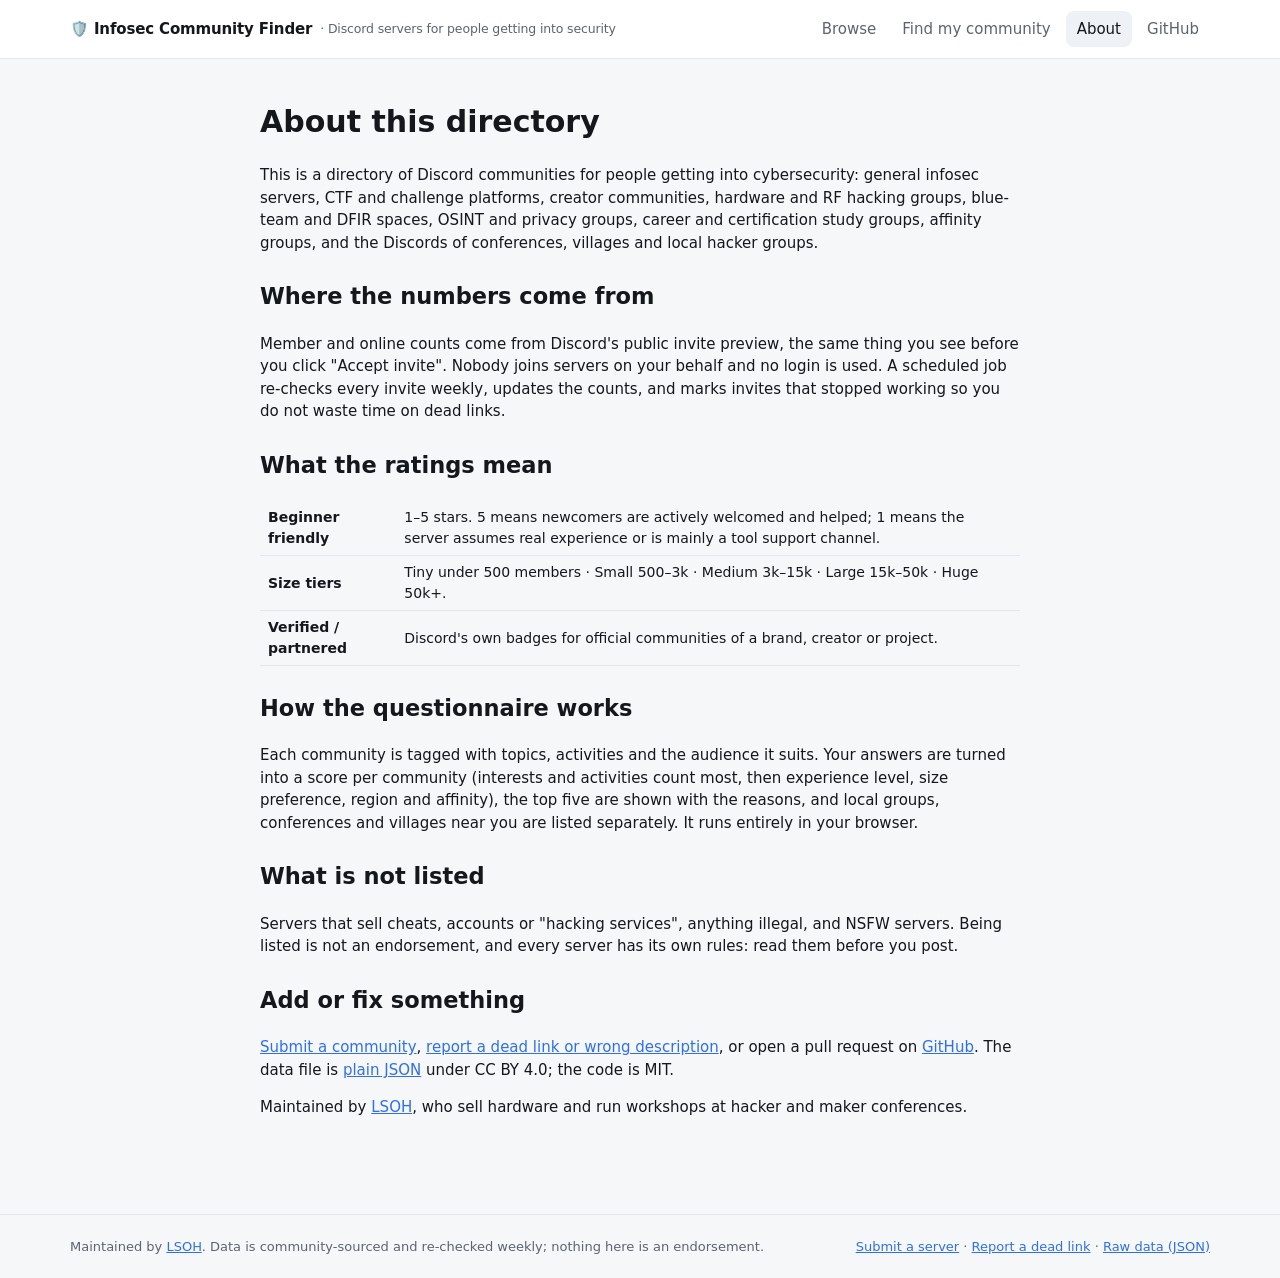
==== about.html @ 784a4aec "Scaffold: site, scripts, workflows, first import of 193 communities Co-Authored-By: Claude Fable 5.1" ====
<!doctype html><html lang="en"><head><meta charset="utf-8"><meta name="viewport" content="width=device-width,initial-scale=1"><link rel="stylesheet" href="assets/app.css"><link rel="icon" href="data:image/svg+xml,<svg xmlns=%22http://www.w3.org/2000/svg%22 viewBox=%220 0 100 100%22><text y=%22.9em%22 font-size=%2290%22>🛡️</text></svg>"><title>About · Infosec Community Finder</title></head><body>
<header class="top"><div class="wrap"><a class="brand" href="index.html">🛡️ Infosec Community Finder <small>· Discord servers for people getting into security</small></a><nav class="main"><a href="index.html" data-nav="browse">Browse</a><a href="quiz.html" data-nav="quiz">Find my community</a><a href="about.html" data-nav="about">About</a><a href="https://github.com/holdTheDoorHoid/infosec-community-finder" target="_blank" rel="noopener">GitHub</a></nav></div></header>
<main class="wrap about">
<h1>About this directory</h1>
<p>This is a directory of Discord communities for people getting into cybersecurity: general infosec servers, CTF and challenge platforms, creator communities, hardware and RF hacking groups, blue-team and DFIR spaces, OSINT and privacy groups, career and certification study groups, affinity groups, and the Discords of conferences, villages and local hacker groups.</p>
<h2>Where the numbers come from</h2>
<p>Member and online counts come from Discord's public invite preview, the same thing you see before you click "Accept invite". Nobody joins servers on your behalf and no login is used. A scheduled job re-checks every invite weekly, updates the counts, and marks invites that stopped working so you do not waste time on dead links.</p>
<h2>What the ratings mean</h2>
<table class="plain"><tr><th>Beginner friendly</th><td>1–5 stars. 5 means newcomers are actively welcomed and helped; 1 means the server assumes real experience or is mainly a tool support channel.</td></tr><tr><th>Size tiers</th><td>Tiny under 500 members · Small 500–3k · Medium 3k–15k · Large 15k–50k · Huge 50k+.</td></tr><tr><th>Verified / partnered</th><td>Discord's own badges for official communities of a brand, creator or project.</td></tr></table>
<h2>How the questionnaire works</h2>
<p>Each community is tagged with topics, activities and the audience it suits. Your answers are turned into a score per community (interests and activities count most, then experience level, size preference, region and affinity), the top five are shown with the reasons, and local groups, conferences and villages near you are listed separately. It runs entirely in your browser.</p>
<h2>What is not listed</h2>
<p>Servers that sell cheats, accounts or "hacking services", anything illegal, and NSFW servers. Being listed is not an endorsement, and every server has its own rules: read them before you post.</p>
<h2>Add or fix something</h2>
<p><a href="https://github.com/holdTheDoorHoid/infosec-community-finder/issues/new?template=submit-community.yml" target="_blank" rel="noopener">Submit a community</a>, <a href="https://github.com/holdTheDoorHoid/infosec-community-finder/issues/new?template=report-problem.yml" target="_blank" rel="noopener">report a dead link or wrong description</a>, or open a pull request on <a href="https://github.com/holdTheDoorHoid/infosec-community-finder" target="_blank" rel="noopener">GitHub</a>. The data file is <a href="data/communities.json">plain JSON</a> under CC BY 4.0; the code is MIT.</p>
<p>Maintained by <a href="https://github.com/holdTheDoorHoid" target="_blank" rel="noopener">LSOH</a>, who sell hardware and run workshops at hacker and maker conferences.</p>
</main>
<footer><div class="wrap"><span>Maintained by <a href="https://github.com/holdTheDoorHoid" target="_blank" rel="noopener">LSOH</a>. Data is community-sourced and re-checked weekly; nothing here is an endorsement.</span><span><a href="https://github.com/holdTheDoorHoid/infosec-community-finder/issues/new?template=submit-community.yml" target="_blank" rel="noopener">Submit a server</a> · <a href="https://github.com/holdTheDoorHoid/infosec-community-finder/issues/new?template=report-problem.yml" target="_blank" rel="noopener">Report a dead link</a> · <a href="data/communities.json">Raw data (JSON)</a></span></div></footer>
<script src="assets/app.js"></script><script>document.querySelector('[data-nav=about]').classList.add('active');</script>
</body></html>
---- assets/app.css ----
:root{--bg:#f6f7f9;--panel:#fff;--ink:#14171c;--muted:#5b6472;--line:#e3e6eb;--accent:#2f6fed;--accent-ink:#fff;--ok:#1f8a4c;--warn:#b7791f;--bad:#c53030;--chip:#eef1f6;--chip-ink:#2b3440;--shadow:0 1px 2px rgba(0,0,0,.05),0 8px 24px -12px rgba(0,0,0,.18);color-scheme:light dark}
@media(prefers-color-scheme:dark){:root:not([data-theme=light]){--bg:#0f1216;--panel:#171b21;--ink:#e8ebef;--muted:#9aa4b2;--line:#262c35;--accent:#6b9cff;--accent-ink:#0b1020;--chip:#222833;--chip-ink:#d3d9e2;--shadow:0 1px 2px rgba(0,0,0,.4),0 8px 24px -12px rgba(0,0,0,.6)}}
*{box-sizing:border-box}html{-webkit-text-size-adjust:100%}
body{margin:0;background:var(--bg);color:var(--ink);font:15px/1.5 system-ui,-apple-system,"Segoe UI",Roboto,Helvetica,Arial,sans-serif}
a{color:var(--accent)}button{font:inherit;cursor:pointer}
.wrap{max-width:1180px;margin:0 auto;padding:0 20px}
header.top{border-bottom:1px solid var(--line);background:var(--panel);position:sticky;top:0;z-index:5}
header.top .wrap{display:flex;align-items:center;gap:18px;height:58px}
.brand{font-weight:700;text-decoration:none;color:var(--ink);letter-spacing:-.01em;display:flex;align-items:center;gap:8px}
.brand small{font-weight:500;color:var(--muted)}
nav.main{display:flex;gap:4px;margin-left:auto}
nav.main a{text-decoration:none;color:var(--muted);padding:7px 11px;border-radius:8px;font-weight:500}
nav.main a.active,nav.main a:hover{color:var(--ink);background:var(--chip)}
.hero{padding:34px 0 18px}
.hero h1{font-size:clamp(24px,3.4vw,34px);margin:0 0 8px;letter-spacing:-.02em}
.hero p{margin:0;color:var(--muted);max-width:720px}
.hero .cta{display:inline-flex;gap:10px;margin-top:14px;flex-wrap:wrap}
.btn{display:inline-flex;align-items:center;gap:8px;border:1px solid var(--line);background:var(--panel);color:var(--ink);padding:9px 14px;border-radius:10px;text-decoration:none;font-weight:600}
.btn.primary{background:var(--accent);color:var(--accent-ink);border-color:transparent}
.btn.sm{padding:6px 10px;font-size:13px;border-radius:8px}
.stats{display:flex;gap:16px;flex-wrap:wrap;color:var(--muted);font-size:13px;margin-top:12px}
.stats b{color:var(--ink)}
.layout{display:grid;grid-template-columns:260px 1fr;gap:22px;padding:8px 0 40px}
@media(max-width:860px){.layout{grid-template-columns:1fr}.filters{position:static!important}}
.filters{position:sticky;top:74px;align-self:start;background:var(--panel);border:1px solid var(--line);border-radius:12px;padding:14px;max-height:calc(100vh - 90px);overflow:auto}
.filters h3{font-size:12px;text-transform:uppercase;letter-spacing:.08em;color:var(--muted);margin:14px 0 6px}
.filters h3:first-child{margin-top:0}
.filters label{display:flex;gap:8px;align-items:center;font-size:14px;padding:3px 0;cursor:pointer}
.filters label span.n{margin-left:auto;color:var(--muted);font-size:12px}
.search{width:100%;padding:10px 12px;border:1px solid var(--line);border-radius:10px;background:var(--bg);color:var(--ink);font-size:15px}
.toolbar{display:flex;gap:10px;align-items:center;flex-wrap:wrap;margin-bottom:12px}
.toolbar select{padding:8px 10px;border-radius:8px;border:1px solid var(--line);background:var(--panel);color:var(--ink)}
.toolbar .count{color:var(--muted);font-size:14px}
.chips{display:flex;flex-wrap:wrap;gap:6px}
.chip{background:var(--chip);color:var(--chip-ink);border-radius:999px;padding:2px 9px;font-size:12px;white-space:nowrap}
.chip.cat{background:var(--accent);color:var(--accent-ink)}
.chip.link{cursor:pointer;border:1px solid transparent}.chip.link:hover{border-color:var(--accent)}
.grid{display:grid;grid-template-columns:repeat(auto-fill,minmax(300px,1fr));gap:14px}
.card{background:var(--panel);border:1px solid var(--line);border-radius:14px;padding:14px;display:flex;flex-direction:column;gap:10px;box-shadow:var(--shadow);cursor:pointer;transition:transform .12s}
.card:hover{transform:translateY(-2px)}
.card .head{display:flex;gap:12px;align-items:center}
.card img.icon,.modal img.icon{width:48px;height:48px;border-radius:12px;background:var(--chip);object-fit:cover;flex:none}
.card .ph,.modal .ph{width:48px;height:48px;border-radius:12px;background:var(--chip);display:grid;place-items:center;font-weight:700;color:var(--muted);flex:none}
.card h2{font-size:16px;margin:0;line-height:1.25}
.card .sub{color:var(--muted);font-size:13px}
.card p.desc{margin:0;color:var(--ink);font-size:14px;display:-webkit-box;-webkit-line-clamp:3;-webkit-box-orient:vertical;overflow:hidden}
.meta{display:flex;gap:12px;flex-wrap:wrap;font-size:12.5px;color:var(--muted);margin-top:auto}
.meta b{color:var(--ink);font-weight:600}
.dot{display:inline-block;width:8px;height:8px;border-radius:50%;background:var(--ok);margin-right:4px}
.stars{color:var(--warn);letter-spacing:1px;font-size:12px}
.badge{font-size:11px;padding:1px 6px;border-radius:6px;border:1px solid var(--line);color:var(--muted)}
.badge.ok{color:var(--ok);border-color:var(--ok)}.badge.dead{color:var(--bad);border-color:var(--bad)}.badge.verified{color:var(--accent);border-color:var(--accent)}
.empty{padding:40px;text-align:center;color:var(--muted)}
/* modal */
.modal-bg{position:fixed;inset:0;background:rgba(0,0,0,.45);display:none;align-items:flex-start;justify-content:center;padding:40px 16px;overflow:auto;z-index:20}
.modal-bg.open{display:flex}
.modal{background:var(--panel);border:1px solid var(--line);border-radius:16px;max-width:720px;width:100%;padding:22px;box-shadow:var(--shadow);position:relative}
.modal .close{position:absolute;top:12px;right:12px;border:0;background:var(--chip);color:var(--ink);width:32px;height:32px;border-radius:8px}
.modal .head{display:flex;gap:14px;align-items:center;margin-bottom:10px}
.modal h2{margin:0;font-size:22px}
.modal .kv{display:grid;grid-template-columns:150px 1fr;gap:6px 12px;font-size:14px;margin:14px 0}
.modal .kv dt{color:var(--muted)}.modal .kv dd{margin:0}
.modal .join{margin-top:12px;display:flex;gap:10px;flex-wrap:wrap;align-items:center}
.note{font-size:13px;color:var(--muted)}
.spark{height:36px;width:160px}
/* quiz */
.quiz{max-width:760px;margin:0 auto;padding:20px 0 60px}
.q{background:var(--panel);border:1px solid var(--line);border-radius:14px;padding:18px;margin-bottom:14px}
.q h2{font-size:17px;margin:0 0 4px}.q p.help{margin:0 0 10px;color:var(--muted);font-size:14px}
.opts{display:grid;grid-template-columns:repeat(auto-fill,minmax(210px,1fr));gap:8px}
.opt{display:flex;gap:9px;align-items:flex-start;border:1px solid var(--line);border-radius:10px;padding:10px;cursor:pointer;background:var(--bg)}
.opt:has(input:checked){border-color:var(--accent);background:color-mix(in srgb,var(--accent) 10%,var(--panel))}
.opt input{margin-top:3px}.opt small{display:block;color:var(--muted)}
.result{background:var(--panel);border:1px solid var(--line);border-radius:14px;padding:16px;margin-bottom:12px;display:flex;gap:14px}
.result .rank{font-size:22px;font-weight:800;color:var(--muted);width:30px;flex:none}
.result h3{margin:0 0 2px;font-size:17px}
.result .why{margin:6px 0 0;padding-left:18px;font-size:14px;color:var(--muted)}
.result .why li{margin:2px 0}
footer{border-top:1px solid var(--line);color:var(--muted);font-size:13px;padding:22px 0;margin-top:20px}
footer .wrap{display:flex;gap:16px;flex-wrap:wrap;justify-content:space-between}
.about{max-width:760px;margin:0 auto;padding:20px 0 60px}.about h2{margin-top:26px}
table.plain{border-collapse:collapse;width:100%;font-size:14px}table.plain td,table.plain th{border-bottom:1px solid var(--line);padding:6px 8px;text-align:left}
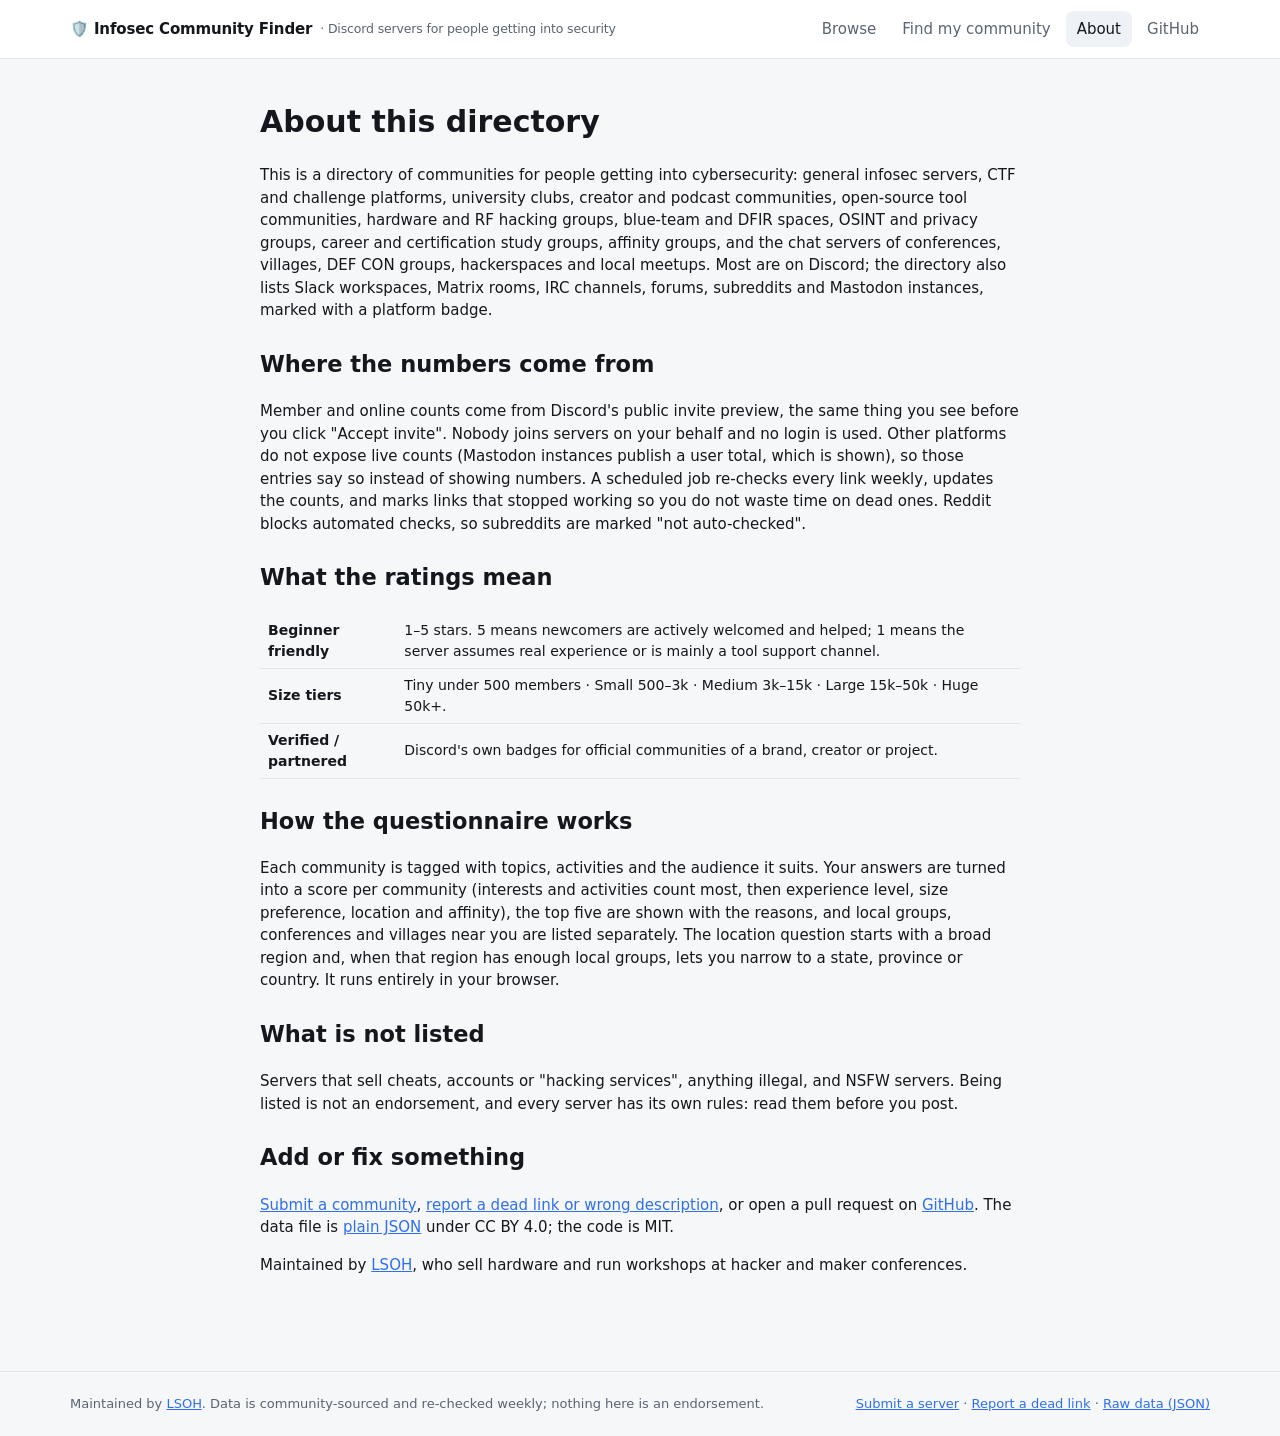
==== commit 8c578326: "Docs: platforms, location refinement, round-2 sources Co-Authored-By: Claude Fable 5.1 <noreply@anth" ====
--- a/about.html
+++ b/about.html
@@ -2,13 +2,13 @@
 <header class="top"><div class="wrap"><a class="brand" href="index.html">🛡️ Infosec Community Finder <small>· Discord servers for people getting into security</small></a><nav class="main"><a href="index.html" data-nav="browse">Browse</a><a href="quiz.html" data-nav="quiz">Find my community</a><a href="about.html" data-nav="about">About</a><a href="https://github.com/holdTheDoorHoid/infosec-community-finder" target="_blank" rel="noopener">GitHub</a></nav></div></header>
 <main class="wrap about">
 <h1>About this directory</h1>
-<p>This is a directory of Discord communities for people getting into cybersecurity: general infosec servers, CTF and challenge platforms, creator communities, hardware and RF hacking groups, blue-team and DFIR spaces, OSINT and privacy groups, career and certification study groups, affinity groups, and the Discords of conferences, villages and local hacker groups.</p>
+<p>This is a directory of communities for people getting into cybersecurity: general infosec servers, CTF and challenge platforms, university clubs, creator and podcast communities, open-source tool communities, hardware and RF hacking groups, blue-team and DFIR spaces, OSINT and privacy groups, career and certification study groups, affinity groups, and the chat servers of conferences, villages, DEF CON groups, hackerspaces and local meetups. Most are on Discord; the directory also lists Slack workspaces, Matrix rooms, IRC channels, forums, subreddits and Mastodon instances, marked with a platform badge.</p>
 <h2>Where the numbers come from</h2>
-<p>Member and online counts come from Discord's public invite preview, the same thing you see before you click "Accept invite". Nobody joins servers on your behalf and no login is used. A scheduled job re-checks every invite weekly, updates the counts, and marks invites that stopped working so you do not waste time on dead links.</p>
+<p>Member and online counts come from Discord's public invite preview, the same thing you see before you click "Accept invite". Nobody joins servers on your behalf and no login is used. Other platforms do not expose live counts (Mastodon instances publish a user total, which is shown), so those entries say so instead of showing numbers. A scheduled job re-checks every link weekly, updates the counts, and marks links that stopped working so you do not waste time on dead ones. Reddit blocks automated checks, so subreddits are marked "not auto-checked".</p>
 <h2>What the ratings mean</h2>
 <table class="plain"><tr><th>Beginner friendly</th><td>1–5 stars. 5 means newcomers are actively welcomed and helped; 1 means the server assumes real experience or is mainly a tool support channel.</td></tr><tr><th>Size tiers</th><td>Tiny under 500 members · Small 500–3k · Medium 3k–15k · Large 15k–50k · Huge 50k+.</td></tr><tr><th>Verified / partnered</th><td>Discord's own badges for official communities of a brand, creator or project.</td></tr></table>
 <h2>How the questionnaire works</h2>
-<p>Each community is tagged with topics, activities and the audience it suits. Your answers are turned into a score per community (interests and activities count most, then experience level, size preference, region and affinity), the top five are shown with the reasons, and local groups, conferences and villages near you are listed separately. It runs entirely in your browser.</p>
+<p>Each community is tagged with topics, activities and the audience it suits. Your answers are turned into a score per community (interests and activities count most, then experience level, size preference, location and affinity), the top five are shown with the reasons, and local groups, conferences and villages near you are listed separately. The location question starts with a broad region and, when that region has enough local groups, lets you narrow to a state, province or country. It runs entirely in your browser.</p>
 <h2>What is not listed</h2>
 <p>Servers that sell cheats, accounts or "hacking services", anything illegal, and NSFW servers. Being listed is not an endorsement, and every server has its own rules: read them before you post.</p>
 <h2>Add or fix something</h2>
--- a/assets/app.css
+++ b/assets/app.css
@@ -80,3 +80,5 @@
 footer .wrap{display:flex;gap:16px;flex-wrap:wrap;justify-content:space-between}
 .about{max-width:760px;margin:0 auto;padding:20px 0 60px}.about h2{margin-top:26px}
 table.plain{border-collapse:collapse;width:100%;font-size:14px}table.plain td,table.plain th{border-bottom:1px solid var(--line);padding:6px 8px;text-align:left}
+
+.badge.plat{color:var(--warn);border-color:var(--warn)}
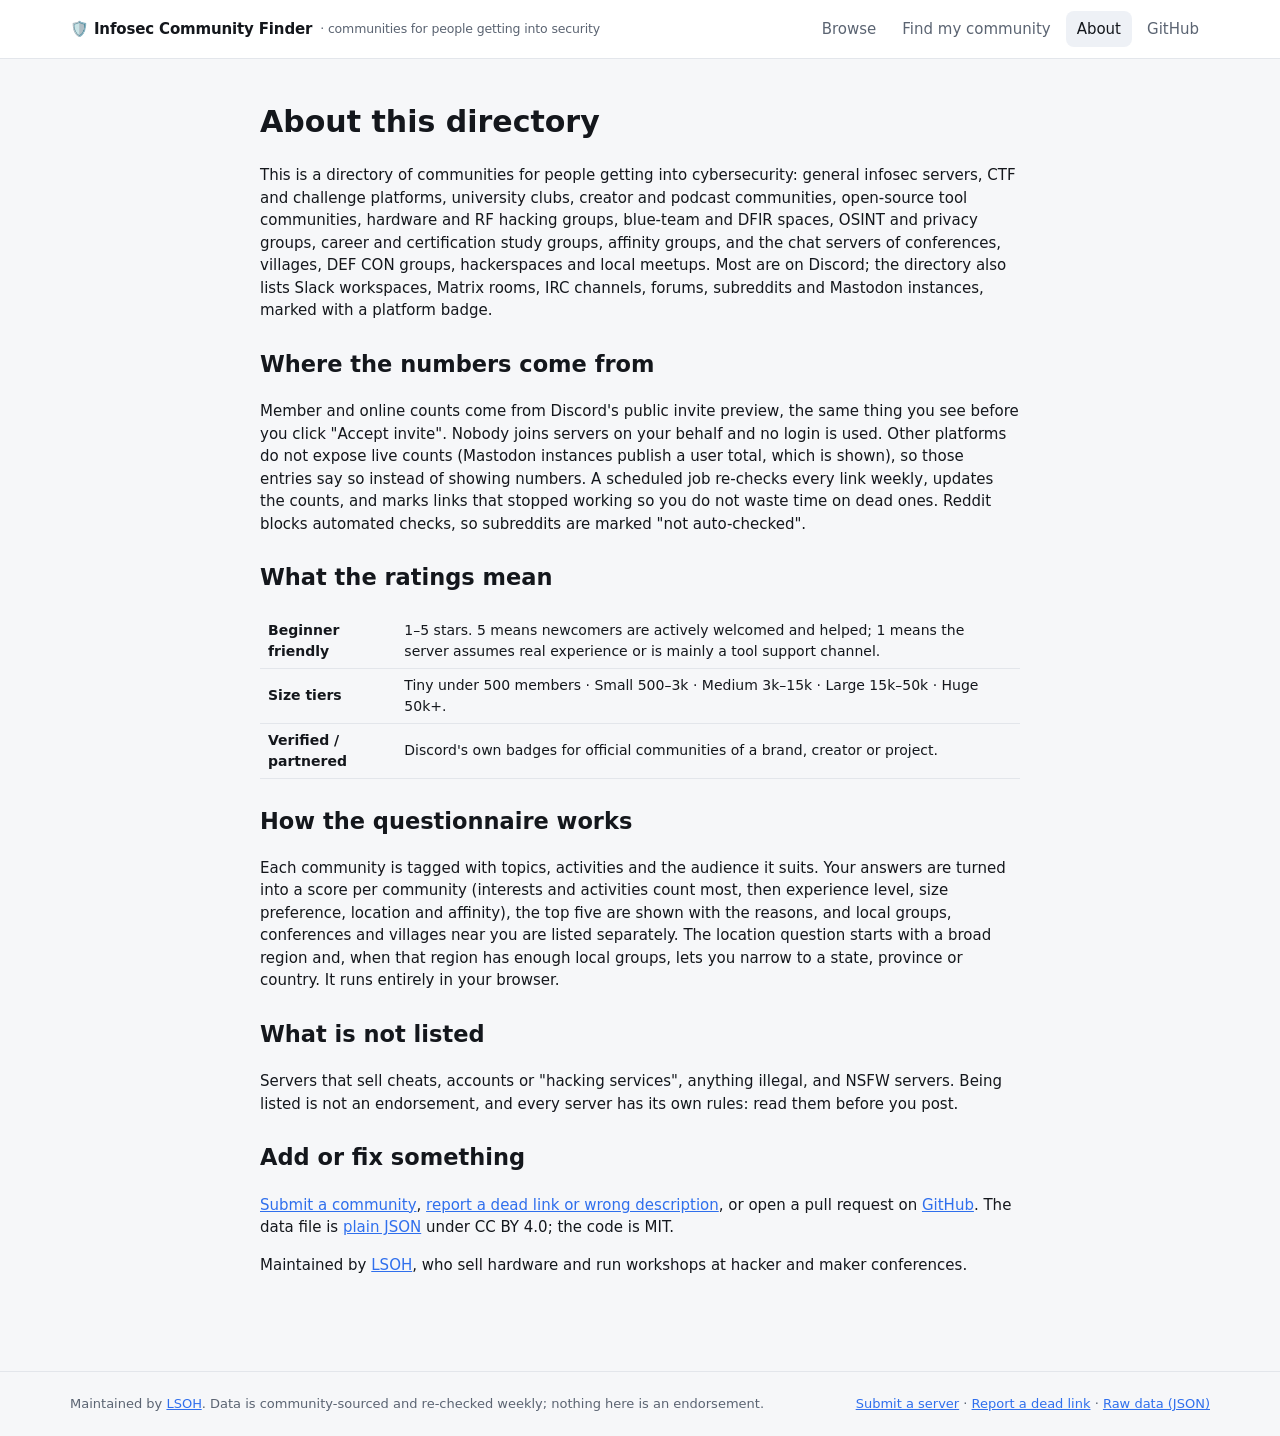
==== commit 0c220ae2: "Quiz: same-area groups first in the local list; taglines mention all platforms Co-Authored-By: Claud" ====
--- a/about.html
+++ b/about.html
@@ -1,5 +1,5 @@
 <!doctype html><html lang="en"><head><meta charset="utf-8"><meta name="viewport" content="width=device-width,initial-scale=1"><link rel="stylesheet" href="assets/app.css"><link rel="icon" href="data:image/svg+xml,<svg xmlns=%22http://www.w3.org/2000/svg%22 viewBox=%220 0 100 100%22><text y=%22.9em%22 font-size=%2290%22>🛡️</text></svg>"><title>About · Infosec Community Finder</title></head><body>
-<header class="top"><div class="wrap"><a class="brand" href="index.html">🛡️ Infosec Community Finder <small>· Discord servers for people getting into security</small></a><nav class="main"><a href="index.html" data-nav="browse">Browse</a><a href="quiz.html" data-nav="quiz">Find my community</a><a href="about.html" data-nav="about">About</a><a href="https://github.com/holdTheDoorHoid/infosec-community-finder" target="_blank" rel="noopener">GitHub</a></nav></div></header>
+<header class="top"><div class="wrap"><a class="brand" href="index.html">🛡️ Infosec Community Finder <small>· communities for people getting into security</small></a><nav class="main"><a href="index.html" data-nav="browse">Browse</a><a href="quiz.html" data-nav="quiz">Find my community</a><a href="about.html" data-nav="about">About</a><a href="https://github.com/holdTheDoorHoid/infosec-community-finder" target="_blank" rel="noopener">GitHub</a></nav></div></header>
 <main class="wrap about">
 <h1>About this directory</h1>
 <p>This is a directory of communities for people getting into cybersecurity: general infosec servers, CTF and challenge platforms, university clubs, creator and podcast communities, open-source tool communities, hardware and RF hacking groups, blue-team and DFIR spaces, OSINT and privacy groups, career and certification study groups, affinity groups, and the chat servers of conferences, villages, DEF CON groups, hackerspaces and local meetups. Most are on Discord; the directory also lists Slack workspaces, Matrix rooms, IRC channels, forums, subreddits and Mastodon instances, marked with a platform badge.</p>
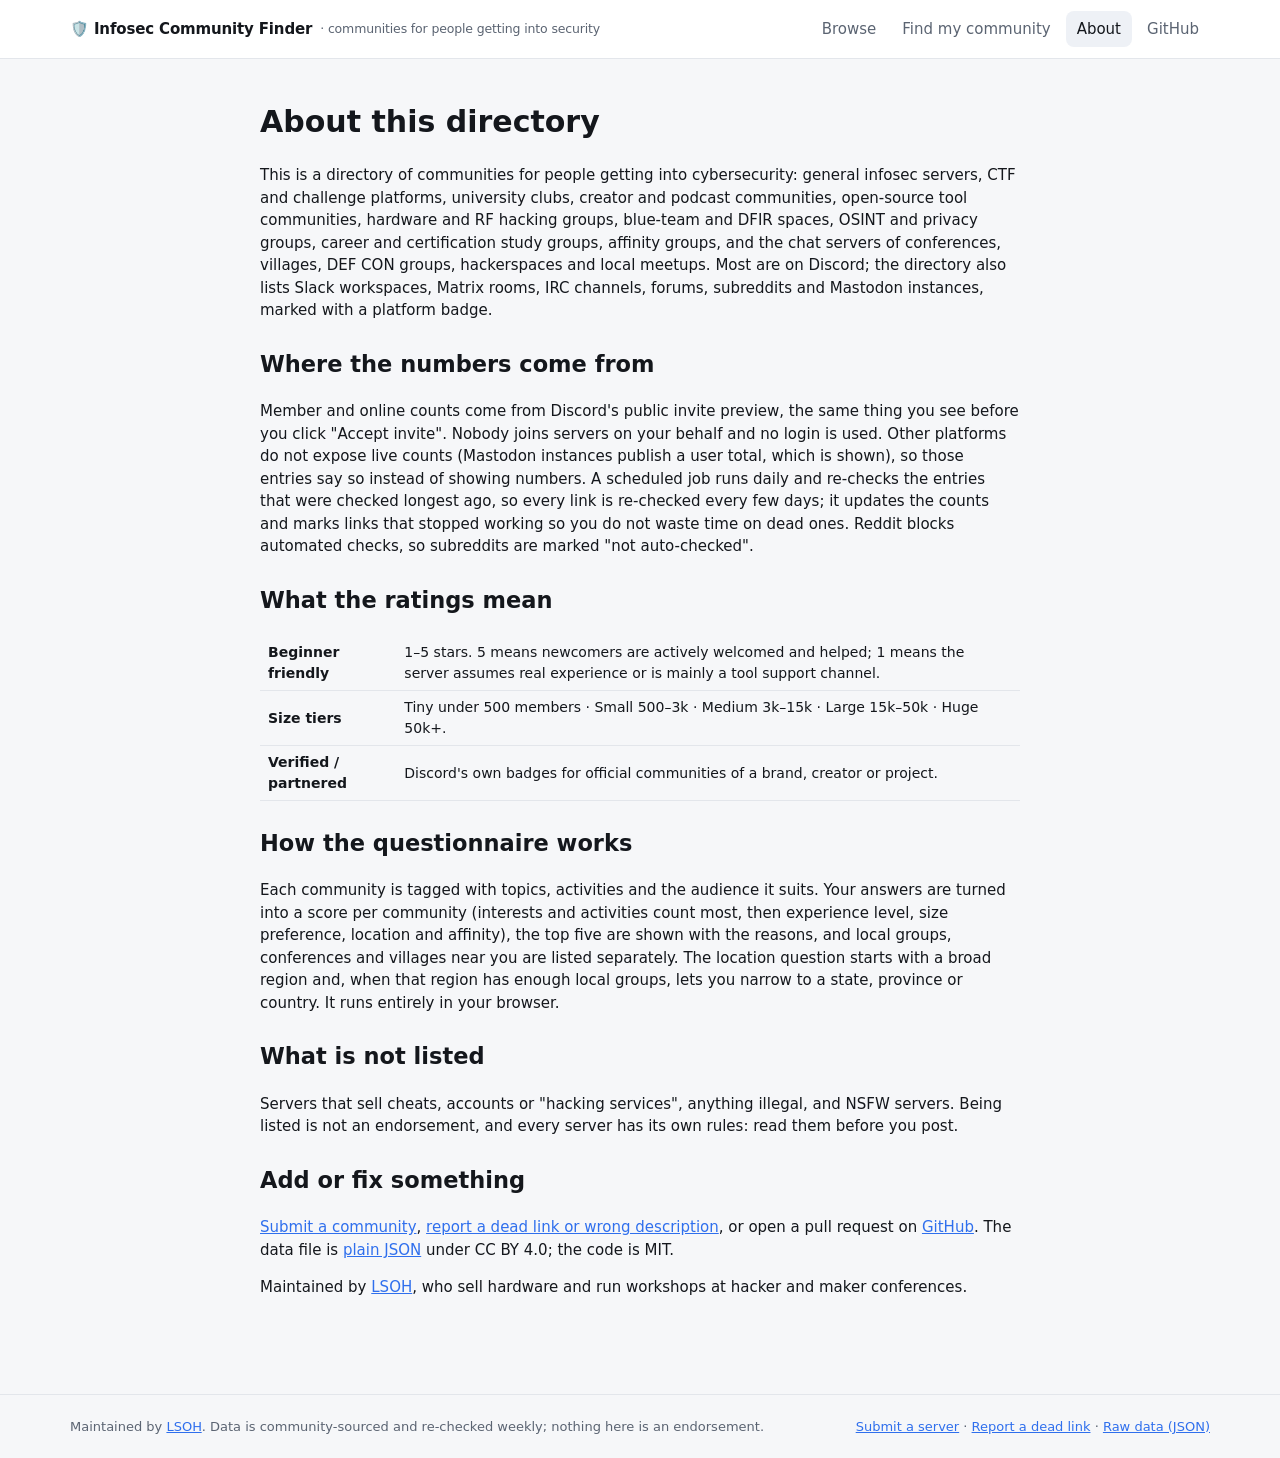
==== commit 9ab90bfa: "Refresh: daily rolling slices of 250 least-recently-checked entries; history cap 90; docs Co-Authore" ====
--- a/about.html
+++ b/about.html
@@ -4,7 +4,7 @@
 <h1>About this directory</h1>
 <p>This is a directory of communities for people getting into cybersecurity: general infosec servers, CTF and challenge platforms, university clubs, creator and podcast communities, open-source tool communities, hardware and RF hacking groups, blue-team and DFIR spaces, OSINT and privacy groups, career and certification study groups, affinity groups, and the chat servers of conferences, villages, DEF CON groups, hackerspaces and local meetups. Most are on Discord; the directory also lists Slack workspaces, Matrix rooms, IRC channels, forums, subreddits and Mastodon instances, marked with a platform badge.</p>
 <h2>Where the numbers come from</h2>
-<p>Member and online counts come from Discord's public invite preview, the same thing you see before you click "Accept invite". Nobody joins servers on your behalf and no login is used. Other platforms do not expose live counts (Mastodon instances publish a user total, which is shown), so those entries say so instead of showing numbers. A scheduled job re-checks every link weekly, updates the counts, and marks links that stopped working so you do not waste time on dead ones. Reddit blocks automated checks, so subreddits are marked "not auto-checked".</p>
+<p>Member and online counts come from Discord's public invite preview, the same thing you see before you click "Accept invite". Nobody joins servers on your behalf and no login is used. Other platforms do not expose live counts (Mastodon instances publish a user total, which is shown), so those entries say so instead of showing numbers. A scheduled job runs daily and re-checks the entries that were checked longest ago, so every link is re-checked every few days; it updates the counts and marks links that stopped working so you do not waste time on dead ones. Reddit blocks automated checks, so subreddits are marked "not auto-checked".</p>
 <h2>What the ratings mean</h2>
 <table class="plain"><tr><th>Beginner friendly</th><td>1–5 stars. 5 means newcomers are actively welcomed and helped; 1 means the server assumes real experience or is mainly a tool support channel.</td></tr><tr><th>Size tiers</th><td>Tiny under 500 members · Small 500–3k · Medium 3k–15k · Large 15k–50k · Huge 50k+.</td></tr><tr><th>Verified / partnered</th><td>Discord's own badges for official communities of a brand, creator or project.</td></tr></table>
 <h2>How the questionnaire works</h2>
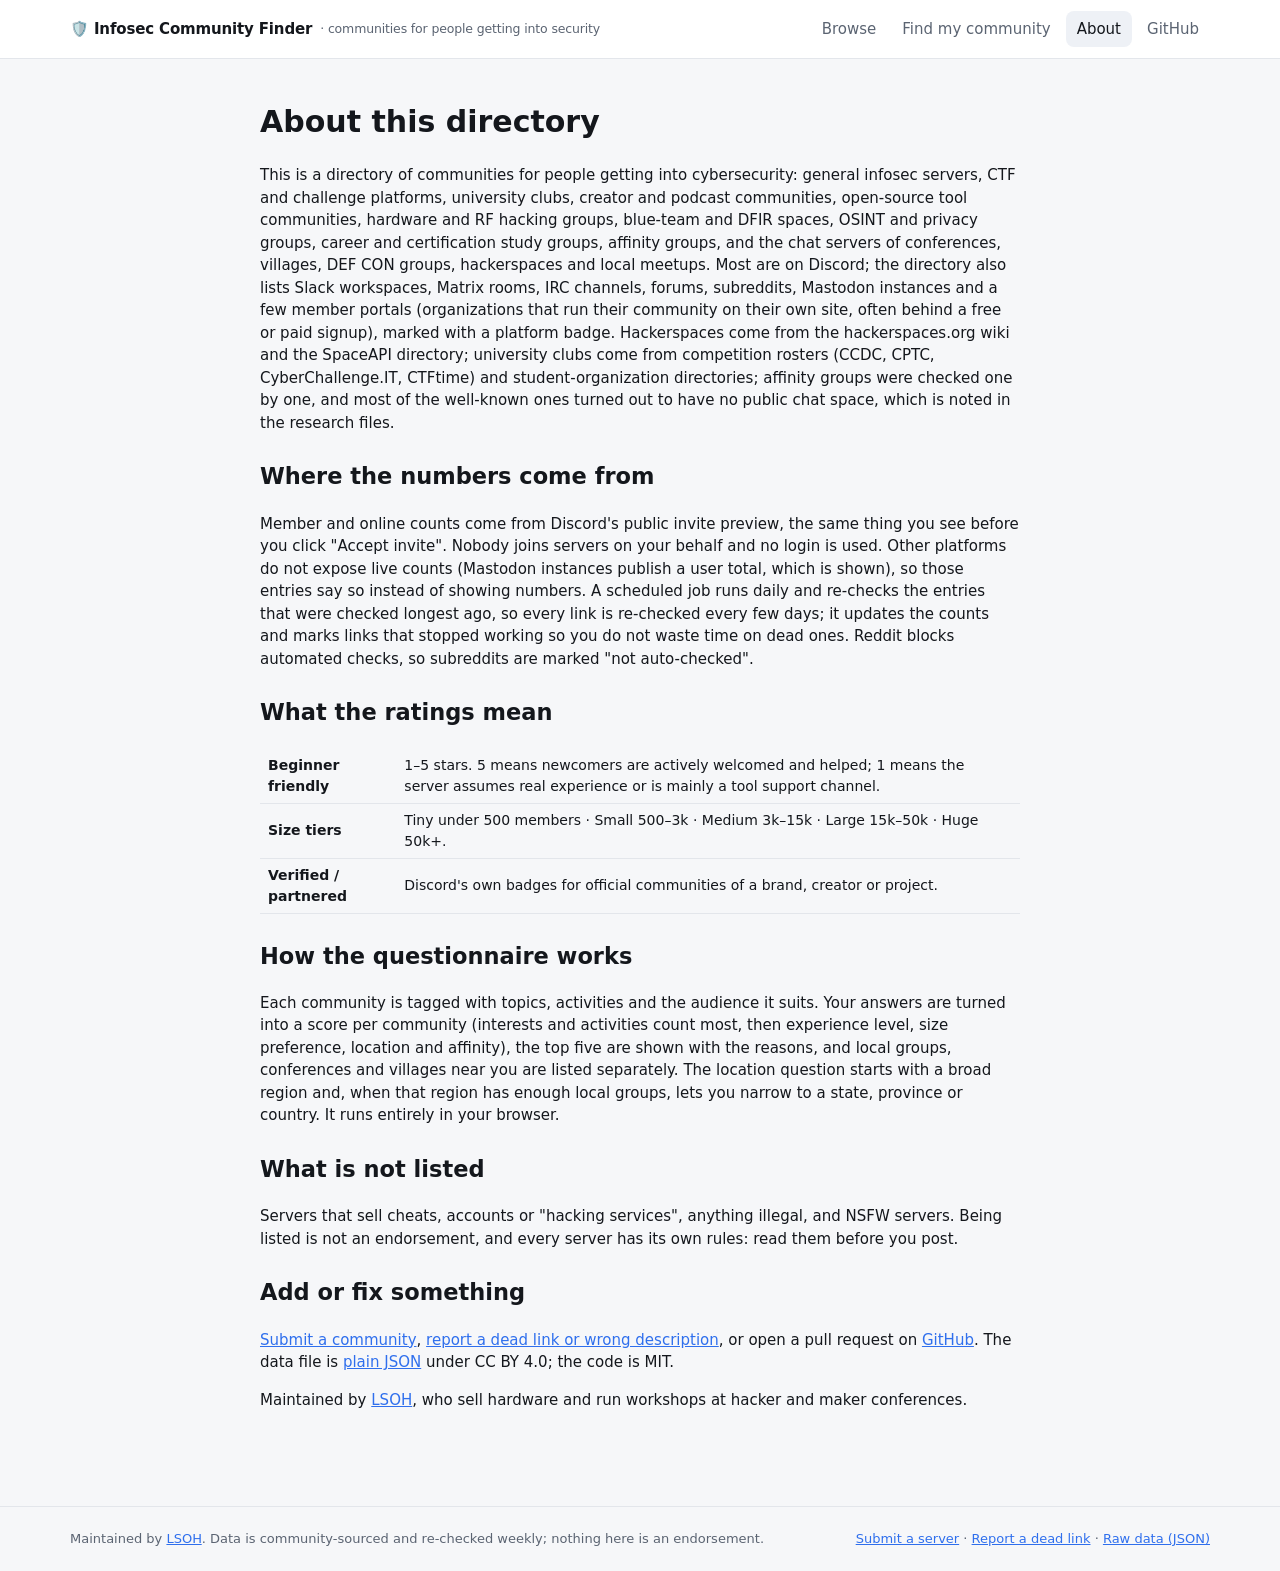
==== commit d1bf6d6f: "Round 3 in progress: affinity groups, hackerspaces worldwide, campus clubs; member-portal platform; " ====
--- a/about.html
+++ b/about.html
@@ -2,7 +2,7 @@
 <header class="top"><div class="wrap"><a class="brand" href="index.html">🛡️ Infosec Community Finder <small>· communities for people getting into security</small></a><nav class="main"><a href="index.html" data-nav="browse">Browse</a><a href="quiz.html" data-nav="quiz">Find my community</a><a href="about.html" data-nav="about">About</a><a href="https://github.com/holdTheDoorHoid/infosec-community-finder" target="_blank" rel="noopener">GitHub</a></nav></div></header>
 <main class="wrap about">
 <h1>About this directory</h1>
-<p>This is a directory of communities for people getting into cybersecurity: general infosec servers, CTF and challenge platforms, university clubs, creator and podcast communities, open-source tool communities, hardware and RF hacking groups, blue-team and DFIR spaces, OSINT and privacy groups, career and certification study groups, affinity groups, and the chat servers of conferences, villages, DEF CON groups, hackerspaces and local meetups. Most are on Discord; the directory also lists Slack workspaces, Matrix rooms, IRC channels, forums, subreddits and Mastodon instances, marked with a platform badge.</p>
+<p>This is a directory of communities for people getting into cybersecurity: general infosec servers, CTF and challenge platforms, university clubs, creator and podcast communities, open-source tool communities, hardware and RF hacking groups, blue-team and DFIR spaces, OSINT and privacy groups, career and certification study groups, affinity groups, and the chat servers of conferences, villages, DEF CON groups, hackerspaces and local meetups. Most are on Discord; the directory also lists Slack workspaces, Matrix rooms, IRC channels, forums, subreddits, Mastodon instances and a few member portals (organizations that run their community on their own site, often behind a free or paid signup), marked with a platform badge. Hackerspaces come from the hackerspaces.org wiki and the SpaceAPI directory; university clubs come from competition rosters (CCDC, CPTC, CyberChallenge.IT, CTFtime) and student-organization directories; affinity groups were checked one by one, and most of the well-known ones turned out to have no public chat space, which is noted in the research files.</p>
 <h2>Where the numbers come from</h2>
 <p>Member and online counts come from Discord's public invite preview, the same thing you see before you click "Accept invite". Nobody joins servers on your behalf and no login is used. Other platforms do not expose live counts (Mastodon instances publish a user total, which is shown), so those entries say so instead of showing numbers. A scheduled job runs daily and re-checks the entries that were checked longest ago, so every link is re-checked every few days; it updates the counts and marks links that stopped working so you do not waste time on dead ones. Reddit blocks automated checks, so subreddits are marked "not auto-checked".</p>
 <h2>What the ratings mean</h2>
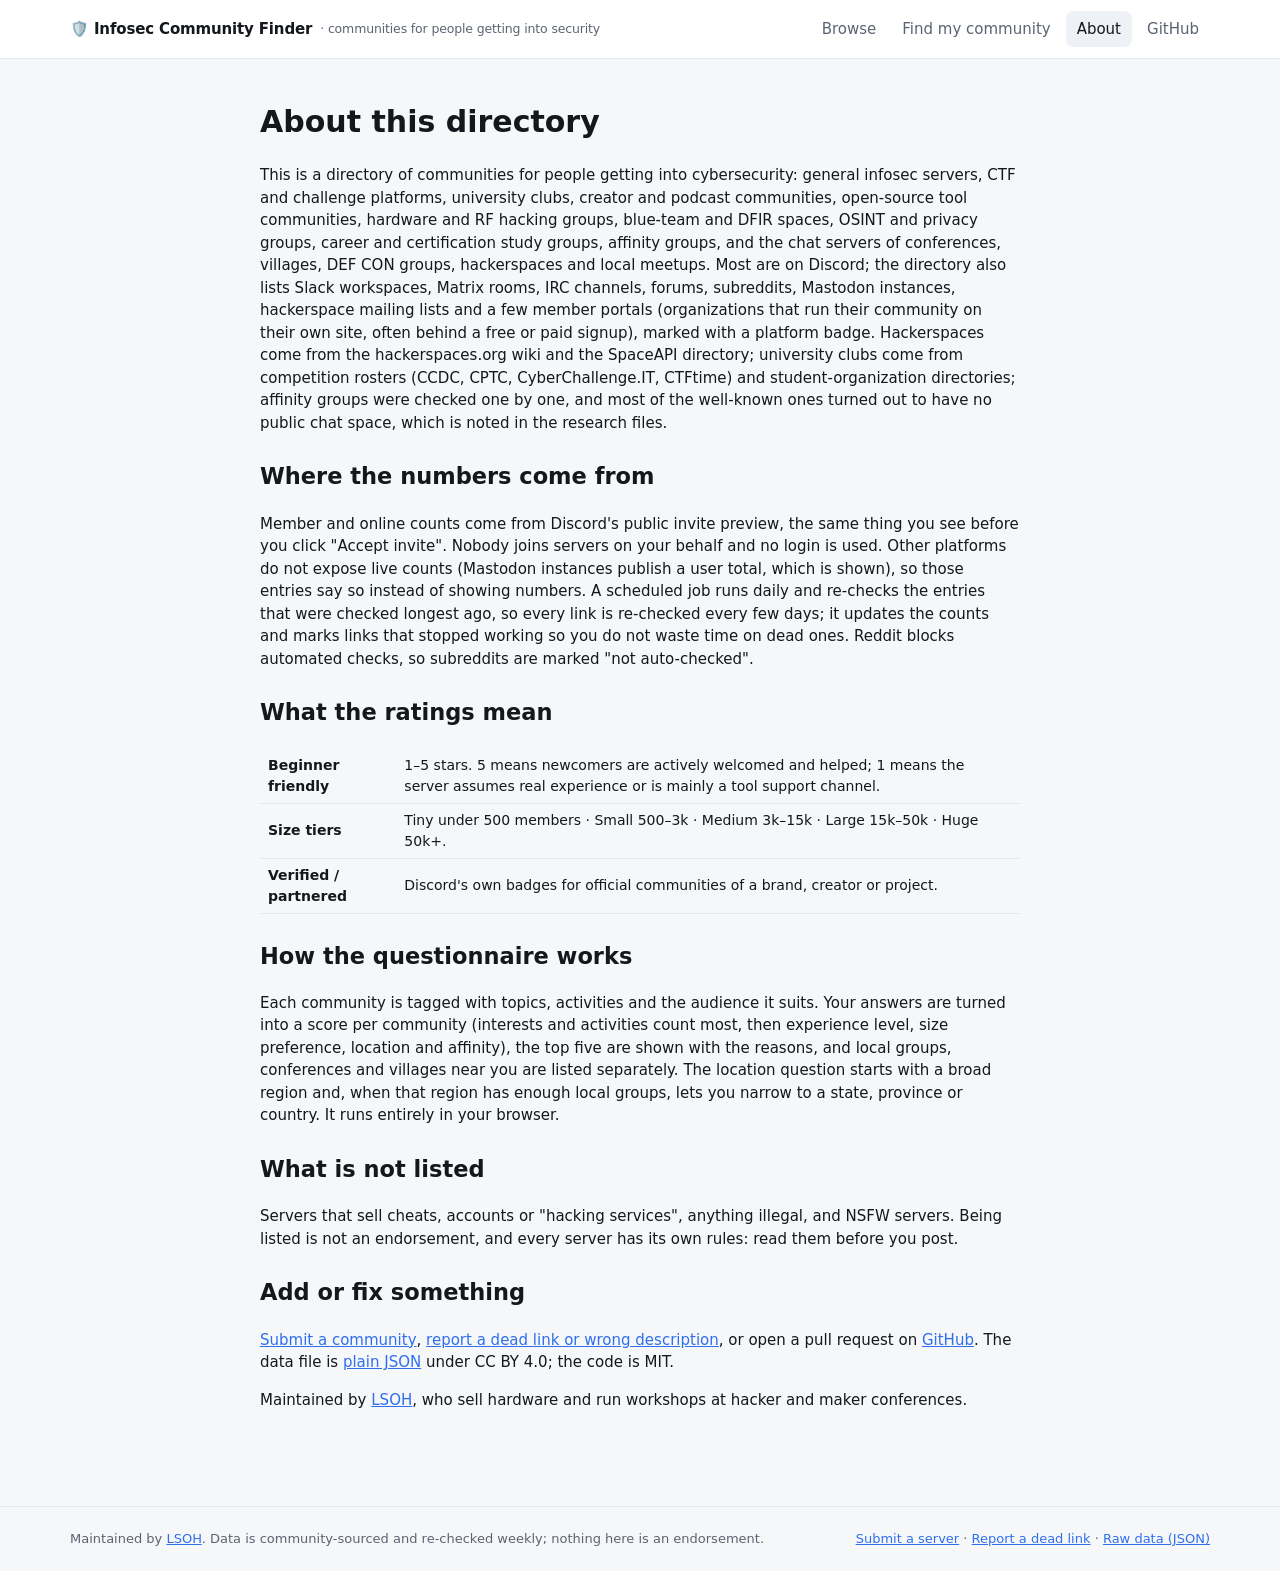
==== commit ea8082ce: "Round 3: affinity groups, campus clubs worldwide, hackerspaces outside the US - 414 new entries (390" ====
--- a/about.html
+++ b/about.html
@@ -2,7 +2,7 @@
 <header class="top"><div class="wrap"><a class="brand" href="index.html">🛡️ Infosec Community Finder <small>· communities for people getting into security</small></a><nav class="main"><a href="index.html" data-nav="browse">Browse</a><a href="quiz.html" data-nav="quiz">Find my community</a><a href="about.html" data-nav="about">About</a><a href="https://github.com/holdTheDoorHoid/infosec-community-finder" target="_blank" rel="noopener">GitHub</a></nav></div></header>
 <main class="wrap about">
 <h1>About this directory</h1>
-<p>This is a directory of communities for people getting into cybersecurity: general infosec servers, CTF and challenge platforms, university clubs, creator and podcast communities, open-source tool communities, hardware and RF hacking groups, blue-team and DFIR spaces, OSINT and privacy groups, career and certification study groups, affinity groups, and the chat servers of conferences, villages, DEF CON groups, hackerspaces and local meetups. Most are on Discord; the directory also lists Slack workspaces, Matrix rooms, IRC channels, forums, subreddits, Mastodon instances and a few member portals (organizations that run their community on their own site, often behind a free or paid signup), marked with a platform badge. Hackerspaces come from the hackerspaces.org wiki and the SpaceAPI directory; university clubs come from competition rosters (CCDC, CPTC, CyberChallenge.IT, CTFtime) and student-organization directories; affinity groups were checked one by one, and most of the well-known ones turned out to have no public chat space, which is noted in the research files.</p>
+<p>This is a directory of communities for people getting into cybersecurity: general infosec servers, CTF and challenge platforms, university clubs, creator and podcast communities, open-source tool communities, hardware and RF hacking groups, blue-team and DFIR spaces, OSINT and privacy groups, career and certification study groups, affinity groups, and the chat servers of conferences, villages, DEF CON groups, hackerspaces and local meetups. Most are on Discord; the directory also lists Slack workspaces, Matrix rooms, IRC channels, forums, subreddits, Mastodon instances, hackerspace mailing lists and a few member portals (organizations that run their community on their own site, often behind a free or paid signup), marked with a platform badge. Hackerspaces come from the hackerspaces.org wiki and the SpaceAPI directory; university clubs come from competition rosters (CCDC, CPTC, CyberChallenge.IT, CTFtime) and student-organization directories; affinity groups were checked one by one, and most of the well-known ones turned out to have no public chat space, which is noted in the research files.</p>
 <h2>Where the numbers come from</h2>
 <p>Member and online counts come from Discord's public invite preview, the same thing you see before you click "Accept invite". Nobody joins servers on your behalf and no login is used. Other platforms do not expose live counts (Mastodon instances publish a user total, which is shown), so those entries say so instead of showing numbers. A scheduled job runs daily and re-checks the entries that were checked longest ago, so every link is re-checked every few days; it updates the counts and marks links that stopped working so you do not waste time on dead ones. Reddit blocks automated checks, so subreddits are marked "not auto-checked".</p>
 <h2>What the ratings mean</h2>
